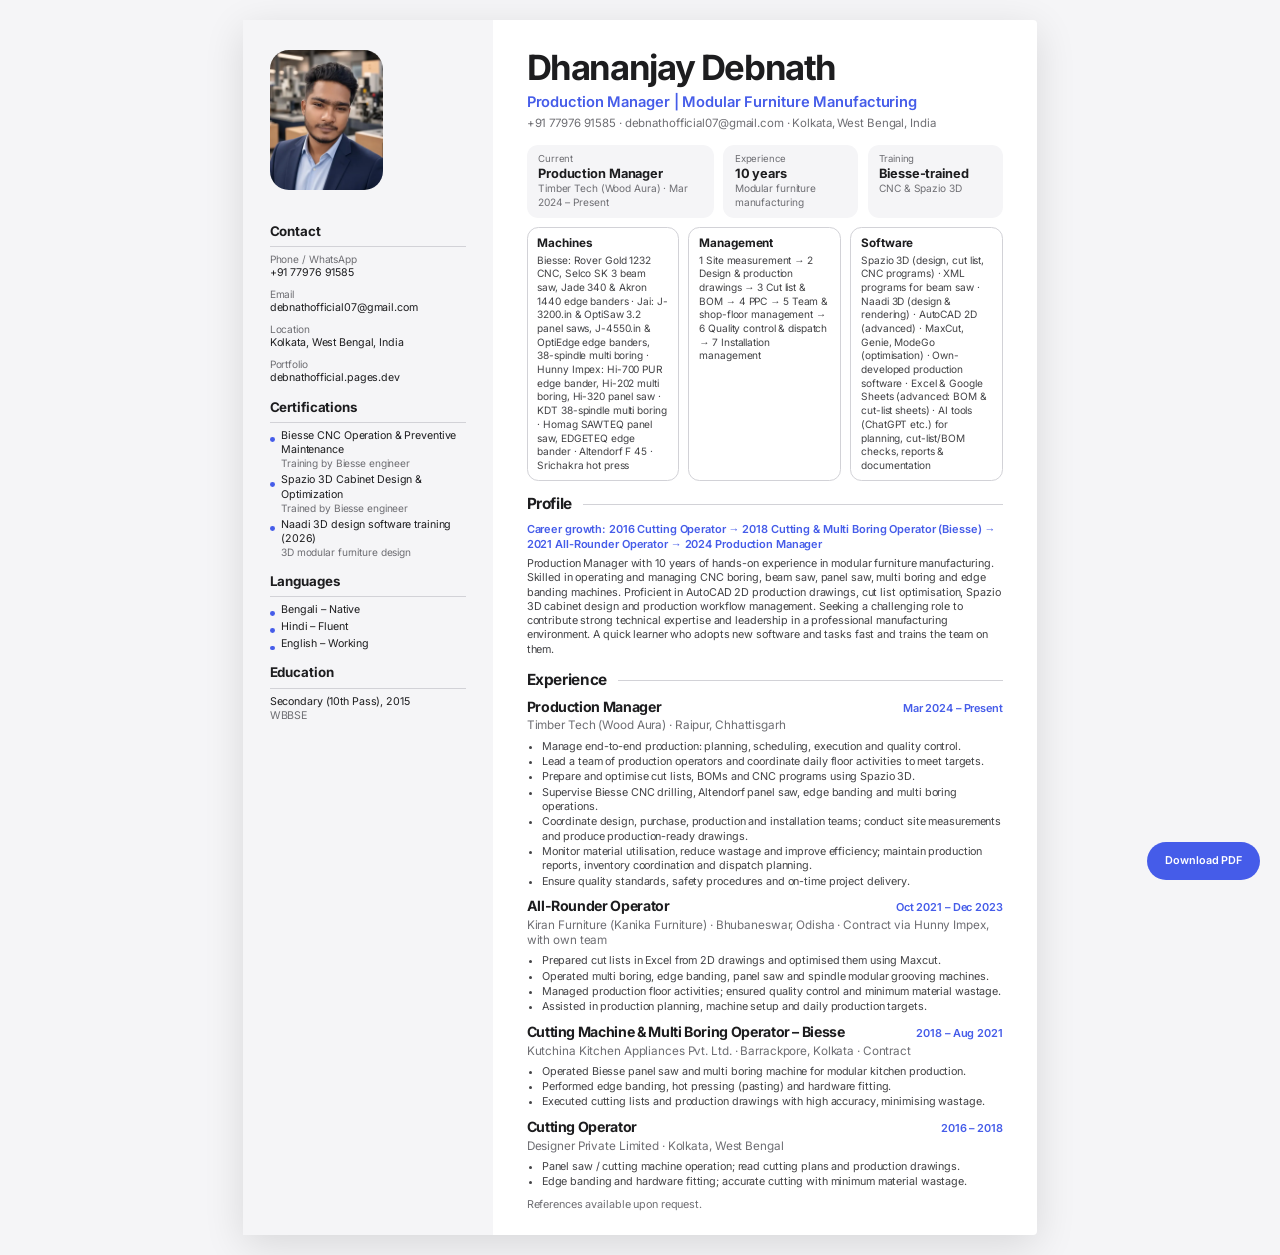
==== resume.html @ c669c5a8 "Metadata URLs -> debnathofficial.pages.dev" ====
<!doctype html><html lang="en"><head><meta charset="utf-8"><meta name="viewport" content="width=device-width,initial-scale=1">
<title>Resume – Dhananjay Debnath | Production Manager</title>
<meta name="description" content="Resume of Dhananjay (Sanu) Debnath, Production Manager – Modular Furniture Manufacturing.">
<link rel="canonical" href="https://debnathofficial.pages.dev/resume.html"><link rel="icon" href="favicon.svg" type="image/svg+xml"><meta name="theme-color" content="#ffffff">
<style>
@font-face{font-family:Inter;src:url(assets/fonts/inter.woff2) format("woff2");font-weight:300 700}
@page{size:A4;margin:0}
*{box-sizing:border-box;margin:0;padding:0}
body{background:#f5f5f7;font:400 8.1pt/1.32 -apple-system,BlinkMacSystemFont,"SF Pro Text",Inter,sans-serif;letter-spacing:-.01em;color:#1d1d1f;-webkit-print-color-adjust:exact;print-color-adjust:exact}
.page{width:210mm;min-height:297mm;margin:20px auto;background:#fff;display:grid;grid-template-columns:66mm 1fr;box-shadow:0 10px 40px rgba(0,0,0,.12);border-radius:4px}
aside{background:#f5f5f7;color:#1d1d1f;padding:8mm 7mm 6mm}
aside img{width:30mm;height:37mm;object-fit:cover;border-radius:5mm;margin:0 auto 4mm}
h1,h2,h3{font-family:-apple-system,BlinkMacSystemFont,"SF Pro Display",Inter,sans-serif;font-weight:700;letter-spacing:-.025em}
aside h2{font-size:10.5pt;color:#1d1d1f;letter-spacing:-.01em;margin:3.5mm 0 1.6mm;padding-bottom:1.5mm;border-bottom:1px solid #d2d2d7;font-family:inherit;font-weight:700;font-size:10pt}
aside p,aside li{font-size:8pt;color:#1d1d1f}
aside ul{list-style:none}aside li{margin:.8mm 0;padding-left:3mm;position:relative}aside li:before{content:"";position:absolute;left:0;top:2.2mm;width:1.3mm;height:1.3mm;background:#455CE9;border-radius:50%}
aside small{color:#6e6e73;display:block;font-size:7.6pt}
.ct p{margin-bottom:2mm;word-break:break-word}
main{padding:8mm 9mm 6mm}
header h1{font-size:26pt;line-height:1.02;color:#1d1d1f;letter-spacing:-.04em}
header .t{color:#455CE9;font-weight:600;font-size:11pt;margin-top:2mm}
header .s{color:#6e6e73;font-size:8.6pt;margin-top:1mm}
main h2{font-size:11.5pt;color:#1d1d1f;margin:3.5mm 0 2mm;display:flex;align-items:center;gap:3mm}
main h2:after{content:"";flex:1;height:1px;background:#d2d2d7}
.obj{color:#424245}
.job{margin-bottom:2.2mm;break-inside:avoid}
.job .h{display:flex;justify-content:space-between;gap:4mm;align-items:baseline}
.job h3{font-size:10.6pt;color:#1d1d1f}.job .d{font-size:8.2pt;color:#455CE9;font-weight:600;white-space:nowrap}
.job .co{font-size:8.8pt;color:#6e6e73;margin:.5mm 0 1.5mm}
.job ul{margin-left:4mm}.job li{margin:.3mm 0;color:#424245}
.btn{position:fixed;right:20px;bottom:20px;background:#455CE9;color:#fff;padding:12px 18px;border-radius:30px;font-weight:600;text-decoration:none;font-family:Inter}
@media print{@page{margin:10mm 0}@page:first{margin-top:0}body{background:#fff}.page{min-height:0;border-radius:0}.job,.co,.kf,.ksg,.cgr{break-inside:avoid;page-break-inside:avoid}h2,h3,.h{break-after:avoid}.page{margin:0;box-shadow:none}.btn{display:none}}
@media screen and (max-width:820px){.page{width:auto;margin:0;grid-template-columns:1fr}}
.kf{display:grid;grid-template-columns:1.25fr .9fr .9fr;gap:2.5mm;margin-top:3.5mm}.kf div{background:#f5f5f7;border-radius:3mm;padding:2.2mm 3mm}.kf small{display:block;color:#6e6e73;font-size:7.2pt}.kf b{display:block;font-size:9.6pt}.kf span{display:block;color:#6e6e73;font-size:7.6pt}.ks{margin-top:2.5mm;font-size:8.4pt;color:#424245}.ks b{color:#1d1d1f}
.ksg{display:grid;grid-template-columns:repeat(3,1fr);gap:2.5mm;margin-top:2.5mm}.ksg div{border:1px solid #d2d2d7;border-radius:3mm;padding:2mm 2.6mm;font-size:7.6pt;color:#424245;line-height:1.35}.ksg b{display:block;color:#1d1d1f;font-size:8.8pt;margin-bottom:.6mm}
</style></head><body>
<div class="page">
<aside>
<img src="assets/img/dd-480.webp" alt="Dhananjay Debnath" width="480" height="600">
<h2>Contact</h2><div class="ct">
<p><small>Phone / WhatsApp</small>+91 77976 91585</p>
<p><small>Email</small>debnathofficial07@gmail.com</p>
<p><small>Location</small>Kolkata, West Bengal, India</p>
<p><small>Portfolio</small>debnathofficial.pages.dev</p></div>
<h2>Certifications</h2><ul><li>Biesse CNC Operation & Preventive Maintenance<small>Training by Biesse engineer</small></li><li>Spazio 3D Cabinet Design & Optimization<small>Trained by Biesse engineer</small></li><li>Naadi 3D design software training (2026)<small>3D modular furniture design</small></li></ul><h2>Languages</h2><ul><li>Bengali – Native</li><li>Hindi – Fluent</li><li>English – Working</li></ul>
<h2>Education</h2><p>Secondary (10th Pass), 2015<br><span style="color:#6e6e73">WBBSE</span></p>
</aside>
<main>
<header><h1>Dhananjay Debnath</h1><p class="t">Production Manager | Modular Furniture Manufacturing</p><p class="s">+91 77976 91585 · debnathofficial07@gmail.com · Kolkata, West Bengal, India</p></header>
<div class="kf"><div><small>Current</small><b>Production Manager</b><span>Timber Tech (Wood Aura) · Mar 2024 – Present</span></div><div><small>Experience</small><b>10 years</b><span>Modular furniture manufacturing</span></div><div><small>Training</small><b>Biesse-trained</b><span>CNC &amp; Spazio 3D</span></div></div>
<div class="ksg"><div><b>Machines</b>Biesse: Rover Gold 1232 CNC, Selco SK 3 beam saw, Jade 340 &amp; Akron 1440 edge banders · Jai: J-3200.in &amp; OptiSaw 3.2 panel saws, J-4550.in &amp; OptiEdge edge banders, 38-spindle multi boring · Hunny Impex: Hi-700 PUR edge bander, Hi-202 multi boring, Hi-320 panel saw · KDT 38-spindle multi boring · Homag SAWTEQ panel saw, EDGETEQ edge bander · Altendorf F 45 · Srichakra hot press</div><div><b>Management</b>1 Site measurement → 2 Design &amp; production drawings → 3 Cut list &amp; BOM → 4 PPC → 5 Team &amp; shop-floor management → 6 Quality control &amp; dispatch → 7 Installation management</div><div><b>Software</b>Spazio 3D (design, cut list, CNC programs) · XML programs for beam saw · Naadi 3D (design &amp; rendering) · AutoCAD 2D (advanced) · MaxCut, Genie, ModeGo (optimisation) · Own-developed production software · Excel &amp; Google Sheets (advanced: BOM &amp; cut-list sheets) · AI tools (ChatGPT etc.) for planning, cut-list/BOM checks, reports &amp; documentation</div></div>
<h2>Profile</h2><p class="cgr" style="font-size:11px;margin:0 0 6px;color:#455CE9;font-weight:600">Career growth: 2016 Cutting Operator → 2018 Cutting &amp; Multi Boring Operator (Biesse) → 2021 All-Rounder Operator → 2024 Production Manager</p>
<p class="obj">Production Manager with 10 years of hands-on experience in modular furniture manufacturing. Skilled in operating and managing CNC boring, beam saw, panel saw, multi boring and edge banding machines. Proficient in AutoCAD 2D production drawings, cut list optimisation, Spazio 3D cabinet design and production workflow management. Seeking a challenging role to contribute strong technical expertise and leadership in a professional manufacturing environment. A quick learner who adopts new software and tasks fast and trains the team on them.</p>
<h2>Experience</h2>
<div class="job"><div class="h"><h3>Production Manager</h3><span class="d">Mar 2024 – Present</span></div><p class="co">Timber Tech (Wood Aura) · Raipur, Chhattisgarh</p><ul>
<li>Manage end-to-end production: planning, scheduling, execution and quality control.</li>
<li>Lead a team of production operators and coordinate daily floor activities to meet targets.</li>
<li>Prepare and optimise cut lists, BOMs and CNC programs using Spazio 3D.</li>
<li>Supervise Biesse CNC drilling, Altendorf panel saw, edge banding and multi boring operations.</li>
<li>Coordinate design, purchase, production and installation teams; conduct site measurements and produce production-ready drawings.</li>
<li>Monitor material utilisation, reduce wastage and improve efficiency; maintain production reports, inventory coordination and dispatch planning.</li>
<li>Ensure quality standards, safety procedures and on-time project delivery.</li></ul></div>
<div class="job"><div class="h"><h3>All-Rounder Operator</h3><span class="d">Oct 2021 – Dec 2023</span></div><p class="co">Kiran Furniture (Kanika Furniture) · Bhubaneswar, Odisha · Contract via Hunny Impex, with own team</p><ul>
<li>Prepared cut lists in Excel from 2D drawings and optimised them using Maxcut.</li>
<li>Operated multi boring, edge banding, panel saw and spindle modular grooving machines.</li>
<li>Managed production floor activities; ensured quality control and minimum material wastage.</li>
<li>Assisted in production planning, machine setup and daily production targets.</li></ul></div>
<div class="job"><div class="h"><h3>Cutting Machine & Multi Boring Operator – Biesse</h3><span class="d">2018 – Aug 2021</span></div><p class="co">Kutchina Kitchen Appliances Pvt. Ltd. · Barrackpore, Kolkata · Contract</p><ul>
<li>Operated Biesse panel saw and multi boring machine for modular kitchen production.</li>
<li>Performed edge banding, hot pressing (pasting) and hardware fitting.</li>
<li>Executed cutting lists and production drawings with high accuracy, minimising wastage.</li></ul></div>
<div class="job"><div class="h"><h3>Cutting Operator</h3><span class="d">2016 – 2018</span></div><p class="co">Designer Private Limited · Kolkata, West Bengal</p><ul>
<li>Panel saw / cutting machine operation; read cutting plans and production drawings.</li>
<li>Edge banding and hardware fitting; accurate cutting with minimum material wastage.</li></ul></div>
<p class="co" style="color:#6e6e73">References available upon request.</p>
</main></div>
<a class="btn" href="resume.pdf" download>Download PDF</a>
</body></html>
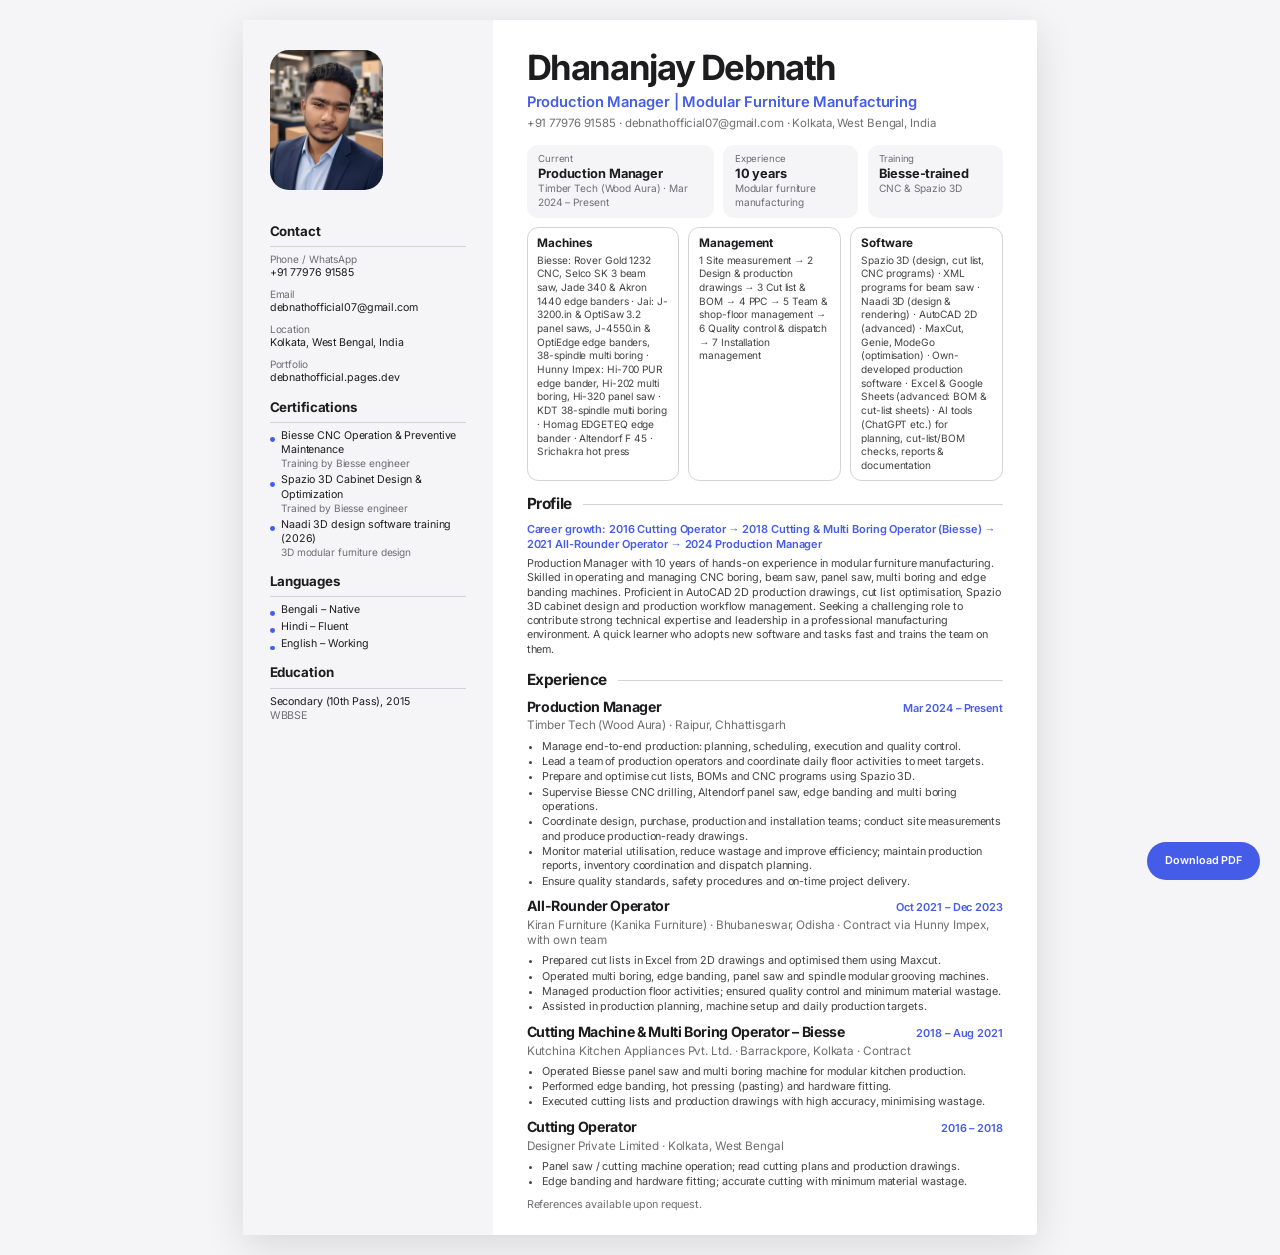
==== commit 6e3197e7: "About: recruiter-scannable profile; remove Homag SAWTEQ" ====
--- a/resume.html
+++ b/resume.html
@@ -48,7 +48,7 @@
 <main>
 <header><h1>Dhananjay Debnath</h1><p class="t">Production Manager | Modular Furniture Manufacturing</p><p class="s">+91 77976 91585 · debnathofficial07@gmail.com · Kolkata, West Bengal, India</p></header>
 <div class="kf"><div><small>Current</small><b>Production Manager</b><span>Timber Tech (Wood Aura) · Mar 2024 – Present</span></div><div><small>Experience</small><b>10 years</b><span>Modular furniture manufacturing</span></div><div><small>Training</small><b>Biesse-trained</b><span>CNC &amp; Spazio 3D</span></div></div>
-<div class="ksg"><div><b>Machines</b>Biesse: Rover Gold 1232 CNC, Selco SK 3 beam saw, Jade 340 &amp; Akron 1440 edge banders · Jai: J-3200.in &amp; OptiSaw 3.2 panel saws, J-4550.in &amp; OptiEdge edge banders, 38-spindle multi boring · Hunny Impex: Hi-700 PUR edge bander, Hi-202 multi boring, Hi-320 panel saw · KDT 38-spindle multi boring · Homag SAWTEQ panel saw, EDGETEQ edge bander · Altendorf F 45 · Srichakra hot press</div><div><b>Management</b>1 Site measurement → 2 Design &amp; production drawings → 3 Cut list &amp; BOM → 4 PPC → 5 Team &amp; shop-floor management → 6 Quality control &amp; dispatch → 7 Installation management</div><div><b>Software</b>Spazio 3D (design, cut list, CNC programs) · XML programs for beam saw · Naadi 3D (design &amp; rendering) · AutoCAD 2D (advanced) · MaxCut, Genie, ModeGo (optimisation) · Own-developed production software · Excel &amp; Google Sheets (advanced: BOM &amp; cut-list sheets) · AI tools (ChatGPT etc.) for planning, cut-list/BOM checks, reports &amp; documentation</div></div>
+<div class="ksg"><div><b>Machines</b>Biesse: Rover Gold 1232 CNC, Selco SK 3 beam saw, Jade 340 &amp; Akron 1440 edge banders · Jai: J-3200.in &amp; OptiSaw 3.2 panel saws, J-4550.in &amp; OptiEdge edge banders, 38-spindle multi boring · Hunny Impex: Hi-700 PUR edge bander, Hi-202 multi boring, Hi-320 panel saw · KDT 38-spindle multi boring · Homag EDGETEQ edge bander · Altendorf F 45 · Srichakra hot press</div><div><b>Management</b>1 Site measurement → 2 Design &amp; production drawings → 3 Cut list &amp; BOM → 4 PPC → 5 Team &amp; shop-floor management → 6 Quality control &amp; dispatch → 7 Installation management</div><div><b>Software</b>Spazio 3D (design, cut list, CNC programs) · XML programs for beam saw · Naadi 3D (design &amp; rendering) · AutoCAD 2D (advanced) · MaxCut, Genie, ModeGo (optimisation) · Own-developed production software · Excel &amp; Google Sheets (advanced: BOM &amp; cut-list sheets) · AI tools (ChatGPT etc.) for planning, cut-list/BOM checks, reports &amp; documentation</div></div>
 <h2>Profile</h2><p class="cgr" style="font-size:11px;margin:0 0 6px;color:#455CE9;font-weight:600">Career growth: 2016 Cutting Operator → 2018 Cutting &amp; Multi Boring Operator (Biesse) → 2021 All-Rounder Operator → 2024 Production Manager</p>
 <p class="obj">Production Manager with 10 years of hands-on experience in modular furniture manufacturing. Skilled in operating and managing CNC boring, beam saw, panel saw, multi boring and edge banding machines. Proficient in AutoCAD 2D production drawings, cut list optimisation, Spazio 3D cabinet design and production workflow management. Seeking a challenging role to contribute strong technical expertise and leadership in a professional manufacturing environment. A quick learner who adopts new software and tasks fast and trains the team on them.</p>
 <h2>Experience</h2>
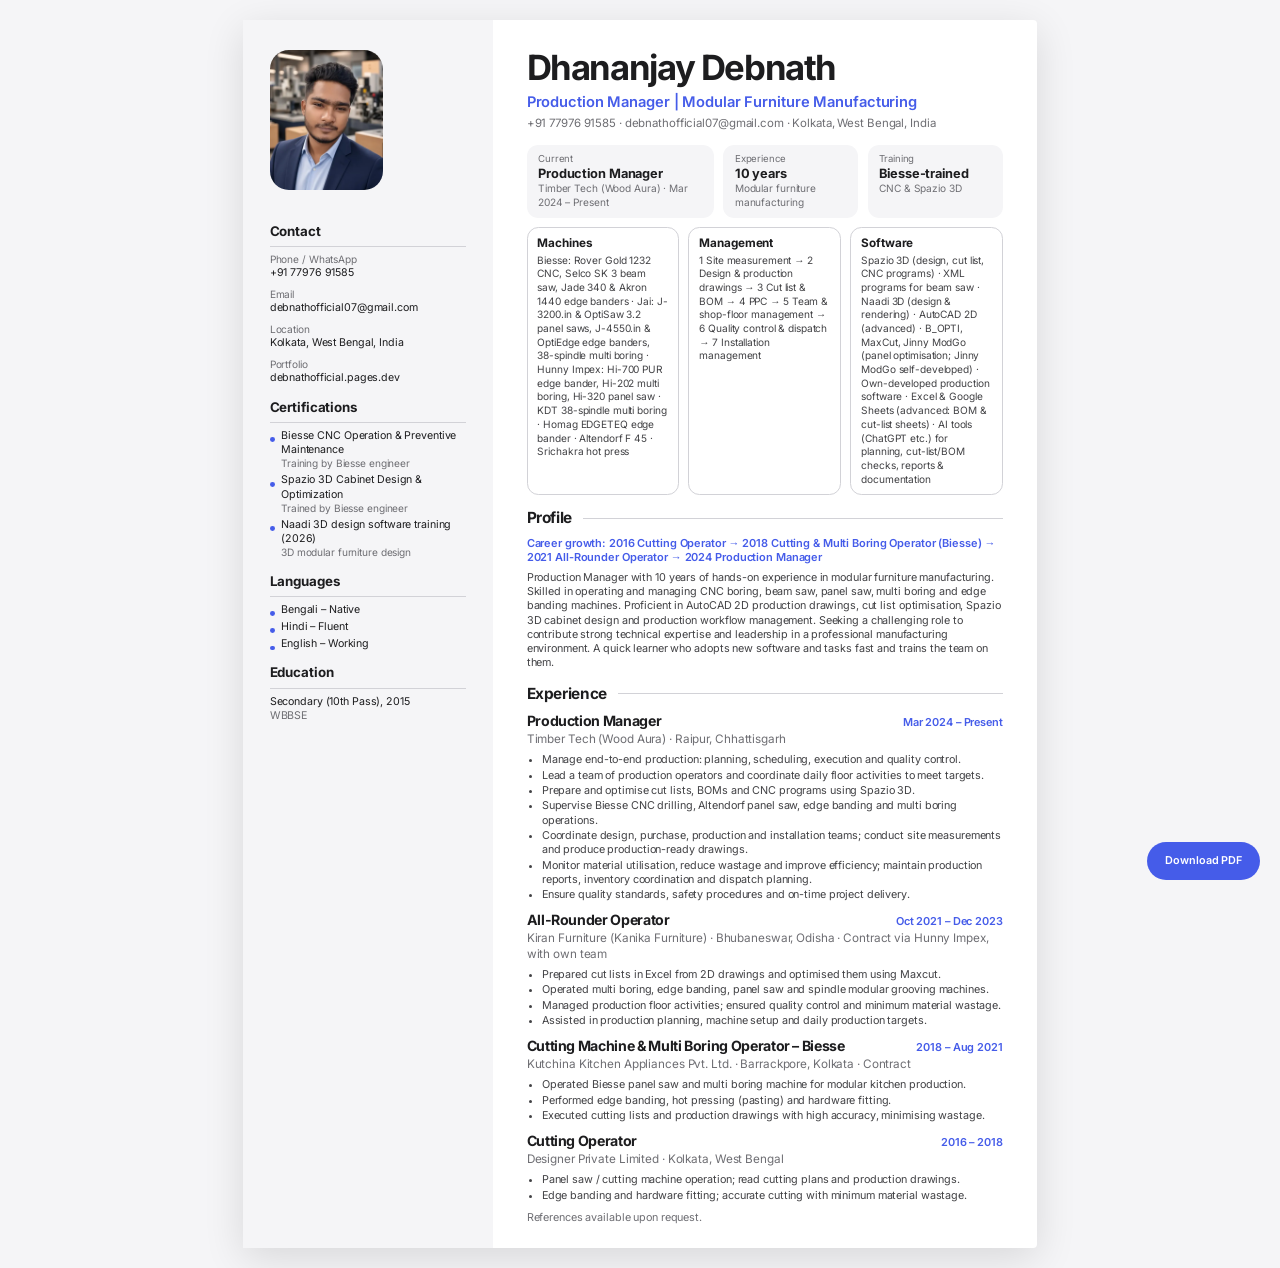
==== commit 45e12096: "Software: B_OPTI · MaxCut · Jinny ModGo; remove stray separators" ====
--- a/resume.html
+++ b/resume.html
@@ -48,7 +48,7 @@
 <main>
 <header><h1>Dhananjay Debnath</h1><p class="t">Production Manager | Modular Furniture Manufacturing</p><p class="s">+91 77976 91585 · debnathofficial07@gmail.com · Kolkata, West Bengal, India</p></header>
 <div class="kf"><div><small>Current</small><b>Production Manager</b><span>Timber Tech (Wood Aura) · Mar 2024 – Present</span></div><div><small>Experience</small><b>10 years</b><span>Modular furniture manufacturing</span></div><div><small>Training</small><b>Biesse-trained</b><span>CNC &amp; Spazio 3D</span></div></div>
-<div class="ksg"><div><b>Machines</b>Biesse: Rover Gold 1232 CNC, Selco SK 3 beam saw, Jade 340 &amp; Akron 1440 edge banders · Jai: J-3200.in &amp; OptiSaw 3.2 panel saws, J-4550.in &amp; OptiEdge edge banders, 38-spindle multi boring · Hunny Impex: Hi-700 PUR edge bander, Hi-202 multi boring, Hi-320 panel saw · KDT 38-spindle multi boring · Homag EDGETEQ edge bander · Altendorf F 45 · Srichakra hot press</div><div><b>Management</b>1 Site measurement → 2 Design &amp; production drawings → 3 Cut list &amp; BOM → 4 PPC → 5 Team &amp; shop-floor management → 6 Quality control &amp; dispatch → 7 Installation management</div><div><b>Software</b>Spazio 3D (design, cut list, CNC programs) · XML programs for beam saw · Naadi 3D (design &amp; rendering) · AutoCAD 2D (advanced) · MaxCut, Genie, ModeGo (optimisation) · Own-developed production software · Excel &amp; Google Sheets (advanced: BOM &amp; cut-list sheets) · AI tools (ChatGPT etc.) for planning, cut-list/BOM checks, reports &amp; documentation</div></div>
+<div class="ksg"><div><b>Machines</b>Biesse: Rover Gold 1232 CNC, Selco SK 3 beam saw, Jade 340 &amp; Akron 1440 edge banders · Jai: J-3200.in &amp; OptiSaw 3.2 panel saws, J-4550.in &amp; OptiEdge edge banders, 38-spindle multi boring · Hunny Impex: Hi-700 PUR edge bander, Hi-202 multi boring, Hi-320 panel saw · KDT 38-spindle multi boring · Homag EDGETEQ edge bander · Altendorf F 45 · Srichakra hot press</div><div><b>Management</b>1 Site measurement → 2 Design &amp; production drawings → 3 Cut list &amp; BOM → 4 PPC → 5 Team &amp; shop-floor management → 6 Quality control &amp; dispatch → 7 Installation management</div><div><b>Software</b>Spazio 3D (design, cut list, CNC programs) · XML programs for beam saw · Naadi 3D (design &amp; rendering) · AutoCAD 2D (advanced) · B_OPTI, MaxCut, Jinny ModGo (panel optimisation; Jinny ModGo self-developed) · Own-developed production software · Excel &amp; Google Sheets (advanced: BOM &amp; cut-list sheets) · AI tools (ChatGPT etc.) for planning, cut-list/BOM checks, reports &amp; documentation</div></div>
 <h2>Profile</h2><p class="cgr" style="font-size:11px;margin:0 0 6px;color:#455CE9;font-weight:600">Career growth: 2016 Cutting Operator → 2018 Cutting &amp; Multi Boring Operator (Biesse) → 2021 All-Rounder Operator → 2024 Production Manager</p>
 <p class="obj">Production Manager with 10 years of hands-on experience in modular furniture manufacturing. Skilled in operating and managing CNC boring, beam saw, panel saw, multi boring and edge banding machines. Proficient in AutoCAD 2D production drawings, cut list optimisation, Spazio 3D cabinet design and production workflow management. Seeking a challenging role to contribute strong technical expertise and leadership in a professional manufacturing environment. A quick learner who adopts new software and tasks fast and trains the team on them.</p>
 <h2>Experience</h2>
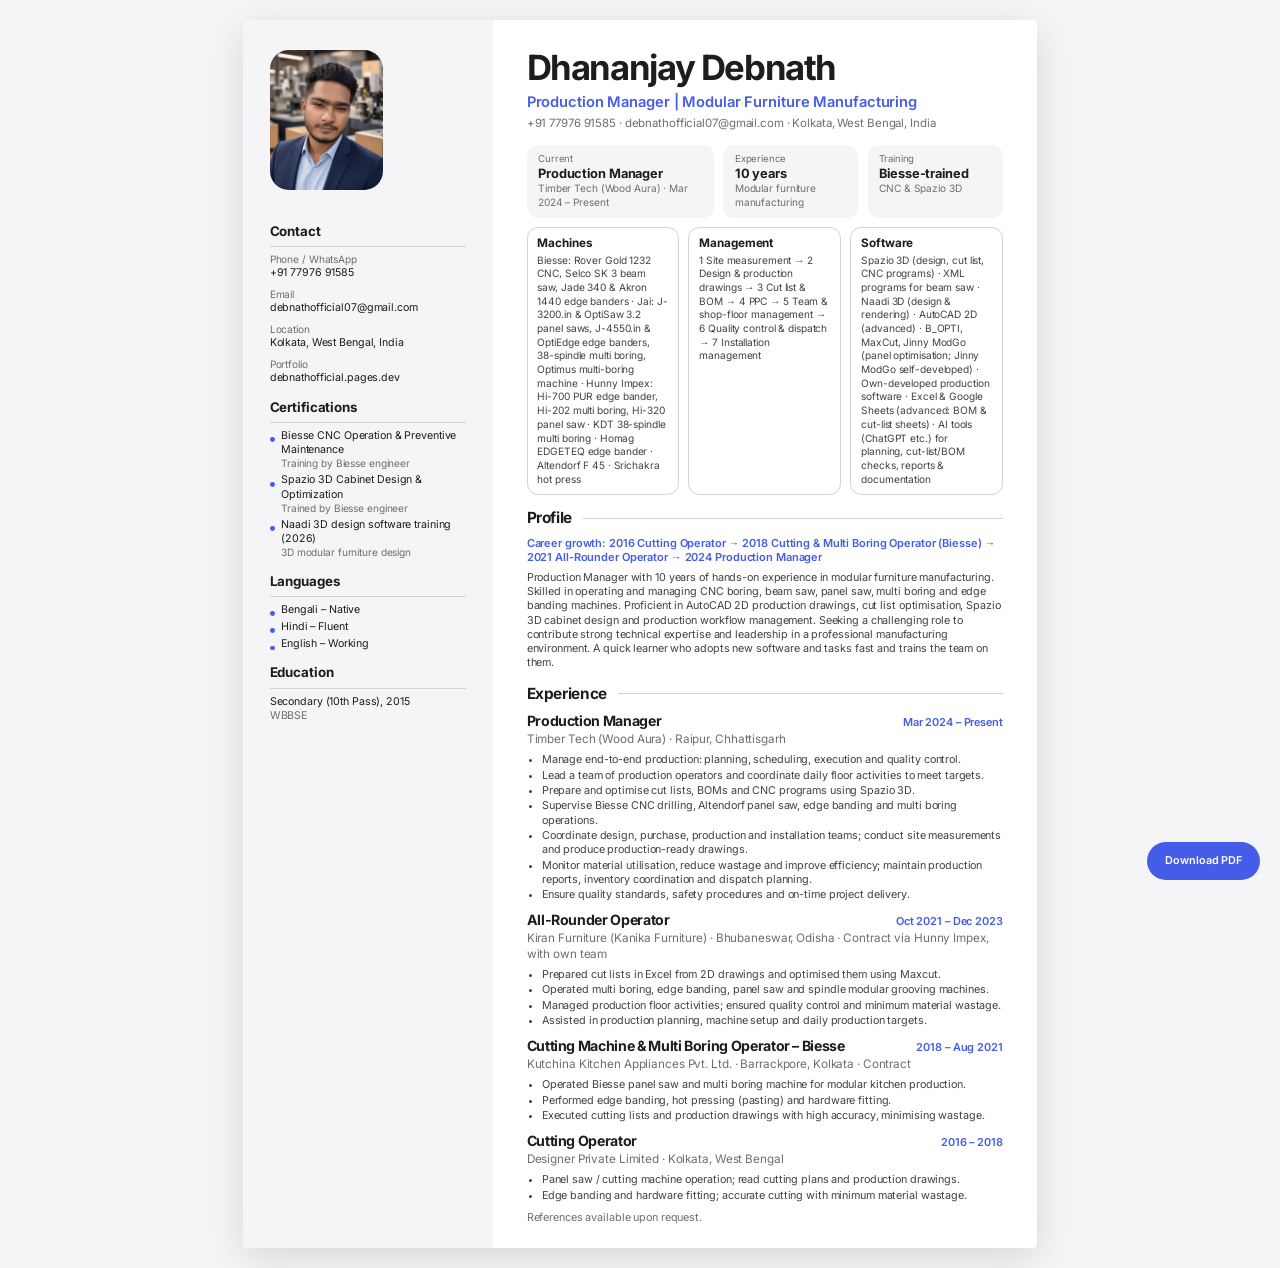
==== commit 766626bd: "Add Optimus Multi-Boring Machine card" ====
--- a/resume.html
+++ b/resume.html
@@ -48,7 +48,7 @@
 <main>
 <header><h1>Dhananjay Debnath</h1><p class="t">Production Manager | Modular Furniture Manufacturing</p><p class="s">+91 77976 91585 · debnathofficial07@gmail.com · Kolkata, West Bengal, India</p></header>
 <div class="kf"><div><small>Current</small><b>Production Manager</b><span>Timber Tech (Wood Aura) · Mar 2024 – Present</span></div><div><small>Experience</small><b>10 years</b><span>Modular furniture manufacturing</span></div><div><small>Training</small><b>Biesse-trained</b><span>CNC &amp; Spazio 3D</span></div></div>
-<div class="ksg"><div><b>Machines</b>Biesse: Rover Gold 1232 CNC, Selco SK 3 beam saw, Jade 340 &amp; Akron 1440 edge banders · Jai: J-3200.in &amp; OptiSaw 3.2 panel saws, J-4550.in &amp; OptiEdge edge banders, 38-spindle multi boring · Hunny Impex: Hi-700 PUR edge bander, Hi-202 multi boring, Hi-320 panel saw · KDT 38-spindle multi boring · Homag EDGETEQ edge bander · Altendorf F 45 · Srichakra hot press</div><div><b>Management</b>1 Site measurement → 2 Design &amp; production drawings → 3 Cut list &amp; BOM → 4 PPC → 5 Team &amp; shop-floor management → 6 Quality control &amp; dispatch → 7 Installation management</div><div><b>Software</b>Spazio 3D (design, cut list, CNC programs) · XML programs for beam saw · Naadi 3D (design &amp; rendering) · AutoCAD 2D (advanced) · B_OPTI, MaxCut, Jinny ModGo (panel optimisation; Jinny ModGo self-developed) · Own-developed production software · Excel &amp; Google Sheets (advanced: BOM &amp; cut-list sheets) · AI tools (ChatGPT etc.) for planning, cut-list/BOM checks, reports &amp; documentation</div></div>
+<div class="ksg"><div><b>Machines</b>Biesse: Rover Gold 1232 CNC, Selco SK 3 beam saw, Jade 340 &amp; Akron 1440 edge banders · Jai: J-3200.in &amp; OptiSaw 3.2 panel saws, J-4550.in &amp; OptiEdge edge banders, 38-spindle multi boring, Optimus multi-boring machine · Hunny Impex: Hi-700 PUR edge bander, Hi-202 multi boring, Hi-320 panel saw · KDT 38-spindle multi boring · Homag EDGETEQ edge bander · Altendorf F 45 · Srichakra hot press</div><div><b>Management</b>1 Site measurement → 2 Design &amp; production drawings → 3 Cut list &amp; BOM → 4 PPC → 5 Team &amp; shop-floor management → 6 Quality control &amp; dispatch → 7 Installation management</div><div><b>Software</b>Spazio 3D (design, cut list, CNC programs) · XML programs for beam saw · Naadi 3D (design &amp; rendering) · AutoCAD 2D (advanced) · B_OPTI, MaxCut, Jinny ModGo (panel optimisation; Jinny ModGo self-developed) · Own-developed production software · Excel &amp; Google Sheets (advanced: BOM &amp; cut-list sheets) · AI tools (ChatGPT etc.) for planning, cut-list/BOM checks, reports &amp; documentation</div></div>
 <h2>Profile</h2><p class="cgr" style="font-size:11px;margin:0 0 6px;color:#455CE9;font-weight:600">Career growth: 2016 Cutting Operator → 2018 Cutting &amp; Multi Boring Operator (Biesse) → 2021 All-Rounder Operator → 2024 Production Manager</p>
 <p class="obj">Production Manager with 10 years of hands-on experience in modular furniture manufacturing. Skilled in operating and managing CNC boring, beam saw, panel saw, multi boring and edge banding machines. Proficient in AutoCAD 2D production drawings, cut list optimisation, Spazio 3D cabinet design and production workflow management. Seeking a challenging role to contribute strong technical expertise and leadership in a professional manufacturing environment. A quick learner who adopts new software and tasks fast and trains the team on them.</p>
 <h2>Experience</h2>
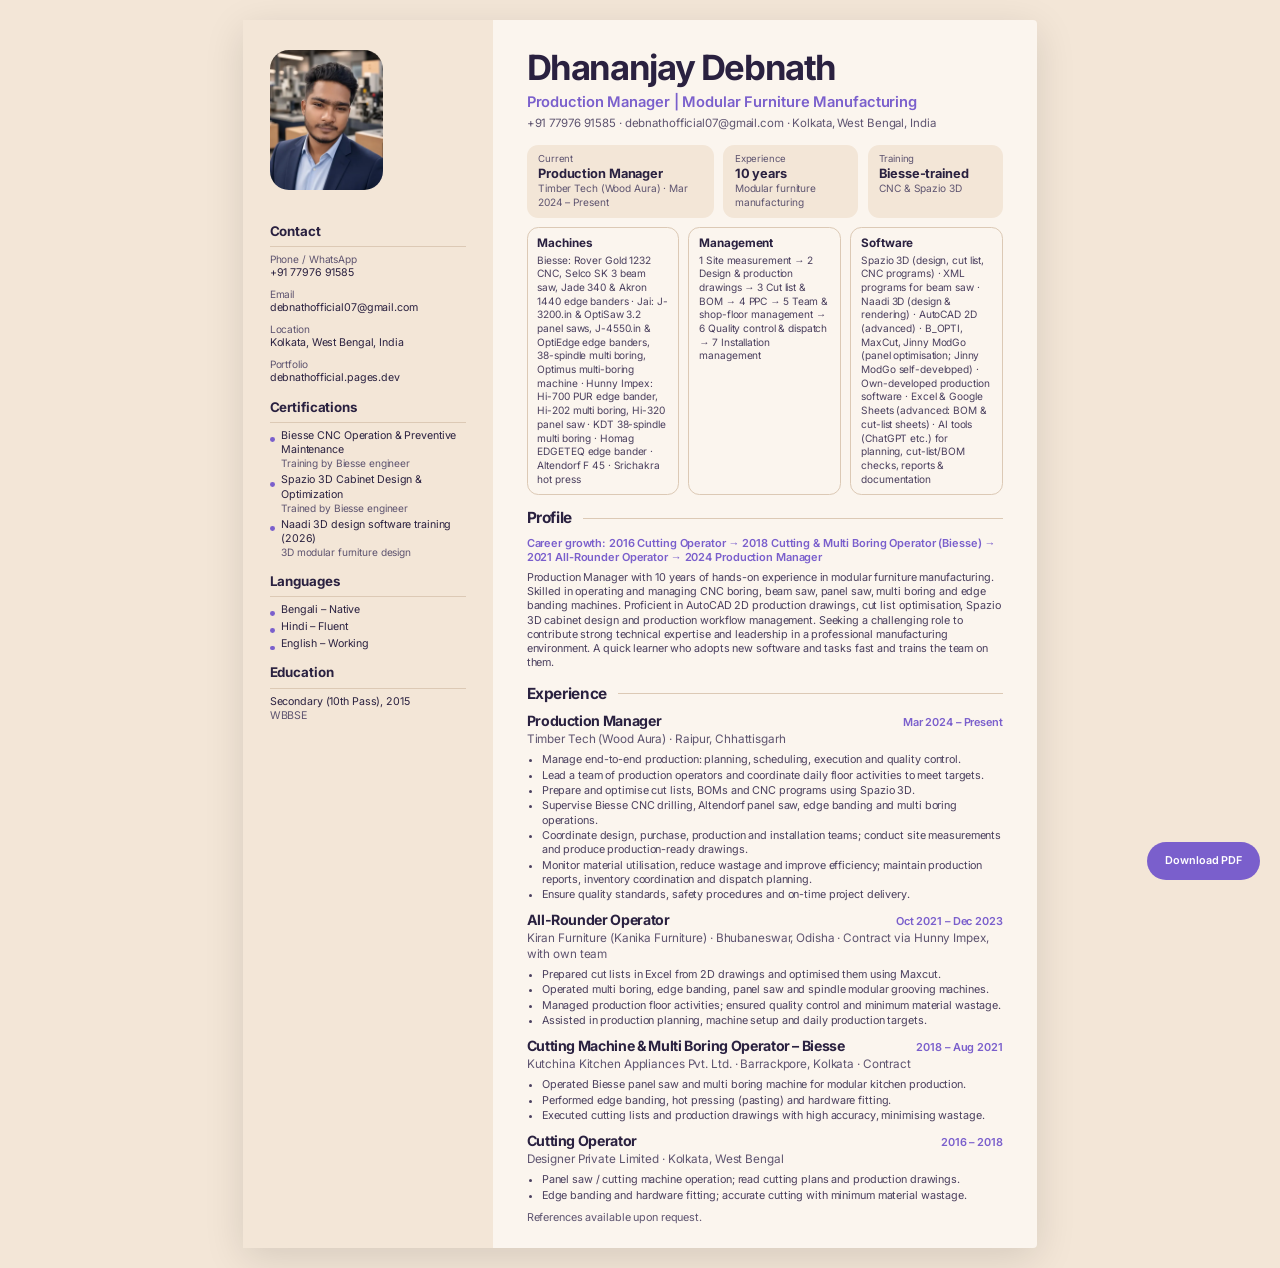
==== commit b7530beb: "Palette preview: Porcelain Beige / Heather Purple / Electric Lemon" ====
--- a/resume.html
+++ b/resume.html
@@ -1,38 +1,38 @@
 <!doctype html><html lang="en"><head><meta charset="utf-8"><meta name="viewport" content="width=device-width,initial-scale=1">
 <title>Resume – Dhananjay Debnath | Production Manager</title>
 <meta name="description" content="Resume of Dhananjay (Sanu) Debnath, Production Manager – Modular Furniture Manufacturing.">
-<link rel="canonical" href="https://debnathofficial.pages.dev/resume.html"><link rel="icon" href="favicon.svg" type="image/svg+xml"><meta name="theme-color" content="#ffffff">
+<link rel="canonical" href="https://debnathofficial.pages.dev/resume.html"><link rel="icon" href="favicon.svg" type="image/svg+xml"><meta name="theme-color" content="#F3E6D7">
 <style>
 @font-face{font-family:Inter;src:url(assets/fonts/inter.woff2) format("woff2");font-weight:300 700}
 @page{size:A4;margin:0}
 *{box-sizing:border-box;margin:0;padding:0}
-body{background:#f5f5f7;font:400 8.1pt/1.32 -apple-system,BlinkMacSystemFont,"SF Pro Text",Inter,sans-serif;letter-spacing:-.01em;color:#1d1d1f;-webkit-print-color-adjust:exact;print-color-adjust:exact}
-.page{width:210mm;min-height:297mm;margin:20px auto;background:#fff;display:grid;grid-template-columns:66mm 1fr;box-shadow:0 10px 40px rgba(0,0,0,.12);border-radius:4px}
-aside{background:#f5f5f7;color:#1d1d1f;padding:8mm 7mm 6mm}
+body{background:#F3E6D7;font:400 8.1pt/1.32 -apple-system,BlinkMacSystemFont,"SF Pro Text",Inter,sans-serif;letter-spacing:-.01em;color:#2A2140;-webkit-print-color-adjust:exact;print-color-adjust:exact}
+.page{width:210mm;min-height:297mm;margin:20px auto;background:#FBF5EE;display:grid;grid-template-columns:66mm 1fr;box-shadow:0 10px 40px rgba(0,0,0,.12);border-radius:4px}
+aside{background:#F3E6D7;color:#2A2140;padding:8mm 7mm 6mm}
 aside img{width:30mm;height:37mm;object-fit:cover;border-radius:5mm;margin:0 auto 4mm}
 h1,h2,h3{font-family:-apple-system,BlinkMacSystemFont,"SF Pro Display",Inter,sans-serif;font-weight:700;letter-spacing:-.025em}
-aside h2{font-size:10.5pt;color:#1d1d1f;letter-spacing:-.01em;margin:3.5mm 0 1.6mm;padding-bottom:1.5mm;border-bottom:1px solid #d2d2d7;font-family:inherit;font-weight:700;font-size:10pt}
-aside p,aside li{font-size:8pt;color:#1d1d1f}
-aside ul{list-style:none}aside li{margin:.8mm 0;padding-left:3mm;position:relative}aside li:before{content:"";position:absolute;left:0;top:2.2mm;width:1.3mm;height:1.3mm;background:#455CE9;border-radius:50%}
-aside small{color:#6e6e73;display:block;font-size:7.6pt}
+aside h2{font-size:10.5pt;color:#2A2140;letter-spacing:-.01em;margin:3.5mm 0 1.6mm;padding-bottom:1.5mm;border-bottom:1px solid #DCC9B5;font-family:inherit;font-weight:700;font-size:10pt}
+aside p,aside li{font-size:8pt;color:#2A2140}
+aside ul{list-style:none}aside li{margin:.8mm 0;padding-left:3mm;position:relative}aside li:before{content:"";position:absolute;left:0;top:2.2mm;width:1.3mm;height:1.3mm;background:#7A5FCC;border-radius:50%}
+aside small{color:#5E5470;display:block;font-size:7.6pt}
 .ct p{margin-bottom:2mm;word-break:break-word}
 main{padding:8mm 9mm 6mm}
-header h1{font-size:26pt;line-height:1.02;color:#1d1d1f;letter-spacing:-.04em}
-header .t{color:#455CE9;font-weight:600;font-size:11pt;margin-top:2mm}
-header .s{color:#6e6e73;font-size:8.6pt;margin-top:1mm}
-main h2{font-size:11.5pt;color:#1d1d1f;margin:3.5mm 0 2mm;display:flex;align-items:center;gap:3mm}
-main h2:after{content:"";flex:1;height:1px;background:#d2d2d7}
-.obj{color:#424245}
+header h1{font-size:26pt;line-height:1.02;color:#2A2140;letter-spacing:-.04em}
+header .t{color:#7A5FCC;font-weight:600;font-size:11pt;margin-top:2mm}
+header .s{color:#5E5470;font-size:8.6pt;margin-top:1mm}
+main h2{font-size:11.5pt;color:#2A2140;margin:3.5mm 0 2mm;display:flex;align-items:center;gap:3mm}
+main h2:after{content:"";flex:1;height:1px;background:#DCC9B5}
+.obj{color:#4A3F5E}
 .job{margin-bottom:2.2mm;break-inside:avoid}
 .job .h{display:flex;justify-content:space-between;gap:4mm;align-items:baseline}
-.job h3{font-size:10.6pt;color:#1d1d1f}.job .d{font-size:8.2pt;color:#455CE9;font-weight:600;white-space:nowrap}
-.job .co{font-size:8.8pt;color:#6e6e73;margin:.5mm 0 1.5mm}
-.job ul{margin-left:4mm}.job li{margin:.3mm 0;color:#424245}
-.btn{position:fixed;right:20px;bottom:20px;background:#455CE9;color:#fff;padding:12px 18px;border-radius:30px;font-weight:600;text-decoration:none;font-family:Inter}
-@media print{@page{margin:10mm 0}@page:first{margin-top:0}body{background:#fff}.page{min-height:0;border-radius:0}.job,.co,.kf,.ksg,.cgr{break-inside:avoid;page-break-inside:avoid}h2,h3,.h{break-after:avoid}.page{margin:0;box-shadow:none}.btn{display:none}}
+.job h3{font-size:10.6pt;color:#2A2140}.job .d{font-size:8.2pt;color:#7A5FCC;font-weight:600;white-space:nowrap}
+.job .co{font-size:8.8pt;color:#5E5470;margin:.5mm 0 1.5mm}
+.job ul{margin-left:4mm}.job li{margin:.3mm 0;color:#4A3F5E}
+.btn{position:fixed;right:20px;bottom:20px;background:#7A5FCC;color:#fff;padding:12px 18px;border-radius:30px;font-weight:600;text-decoration:none;font-family:Inter}
+@media print{@page{margin:10mm 0}@page:first{margin-top:0}body{background:#FBF5EE}.page{min-height:0;border-radius:0}.job,.co,.kf,.ksg,.cgr{break-inside:avoid;page-break-inside:avoid}h2,h3,.h{break-after:avoid}.page{margin:0;box-shadow:none}.btn{display:none}}
 @media screen and (max-width:820px){.page{width:auto;margin:0;grid-template-columns:1fr}}
-.kf{display:grid;grid-template-columns:1.25fr .9fr .9fr;gap:2.5mm;margin-top:3.5mm}.kf div{background:#f5f5f7;border-radius:3mm;padding:2.2mm 3mm}.kf small{display:block;color:#6e6e73;font-size:7.2pt}.kf b{display:block;font-size:9.6pt}.kf span{display:block;color:#6e6e73;font-size:7.6pt}.ks{margin-top:2.5mm;font-size:8.4pt;color:#424245}.ks b{color:#1d1d1f}
-.ksg{display:grid;grid-template-columns:repeat(3,1fr);gap:2.5mm;margin-top:2.5mm}.ksg div{border:1px solid #d2d2d7;border-radius:3mm;padding:2mm 2.6mm;font-size:7.6pt;color:#424245;line-height:1.35}.ksg b{display:block;color:#1d1d1f;font-size:8.8pt;margin-bottom:.6mm}
+.kf{display:grid;grid-template-columns:1.25fr .9fr .9fr;gap:2.5mm;margin-top:3.5mm}.kf div{background:#F3E6D7;border-radius:3mm;padding:2.2mm 3mm}.kf small{display:block;color:#5E5470;font-size:7.2pt}.kf b{display:block;font-size:9.6pt}.kf span{display:block;color:#5E5470;font-size:7.6pt}.ks{margin-top:2.5mm;font-size:8.4pt;color:#4A3F5E}.ks b{color:#2A2140}
+.ksg{display:grid;grid-template-columns:repeat(3,1fr);gap:2.5mm;margin-top:2.5mm}.ksg div{border:1px solid #DCC9B5;border-radius:3mm;padding:2mm 2.6mm;font-size:7.6pt;color:#4A3F5E;line-height:1.35}.ksg b{display:block;color:#2A2140;font-size:8.8pt;margin-bottom:.6mm}
 </style></head><body>
 <div class="page">
 <aside>
@@ -43,13 +43,13 @@
 <p><small>Location</small>Kolkata, West Bengal, India</p>
 <p><small>Portfolio</small>debnathofficial.pages.dev</p></div>
 <h2>Certifications</h2><ul><li>Biesse CNC Operation & Preventive Maintenance<small>Training by Biesse engineer</small></li><li>Spazio 3D Cabinet Design & Optimization<small>Trained by Biesse engineer</small></li><li>Naadi 3D design software training (2026)<small>3D modular furniture design</small></li></ul><h2>Languages</h2><ul><li>Bengali – Native</li><li>Hindi – Fluent</li><li>English – Working</li></ul>
-<h2>Education</h2><p>Secondary (10th Pass), 2015<br><span style="color:#6e6e73">WBBSE</span></p>
+<h2>Education</h2><p>Secondary (10th Pass), 2015<br><span style="color:#5E5470">WBBSE</span></p>
 </aside>
 <main>
 <header><h1>Dhananjay Debnath</h1><p class="t">Production Manager | Modular Furniture Manufacturing</p><p class="s">+91 77976 91585 · debnathofficial07@gmail.com · Kolkata, West Bengal, India</p></header>
 <div class="kf"><div><small>Current</small><b>Production Manager</b><span>Timber Tech (Wood Aura) · Mar 2024 – Present</span></div><div><small>Experience</small><b>10 years</b><span>Modular furniture manufacturing</span></div><div><small>Training</small><b>Biesse-trained</b><span>CNC &amp; Spazio 3D</span></div></div>
 <div class="ksg"><div><b>Machines</b>Biesse: Rover Gold 1232 CNC, Selco SK 3 beam saw, Jade 340 &amp; Akron 1440 edge banders · Jai: J-3200.in &amp; OptiSaw 3.2 panel saws, J-4550.in &amp; OptiEdge edge banders, 38-spindle multi boring, Optimus multi-boring machine · Hunny Impex: Hi-700 PUR edge bander, Hi-202 multi boring, Hi-320 panel saw · KDT 38-spindle multi boring · Homag EDGETEQ edge bander · Altendorf F 45 · Srichakra hot press</div><div><b>Management</b>1 Site measurement → 2 Design &amp; production drawings → 3 Cut list &amp; BOM → 4 PPC → 5 Team &amp; shop-floor management → 6 Quality control &amp; dispatch → 7 Installation management</div><div><b>Software</b>Spazio 3D (design, cut list, CNC programs) · XML programs for beam saw · Naadi 3D (design &amp; rendering) · AutoCAD 2D (advanced) · B_OPTI, MaxCut, Jinny ModGo (panel optimisation; Jinny ModGo self-developed) · Own-developed production software · Excel &amp; Google Sheets (advanced: BOM &amp; cut-list sheets) · AI tools (ChatGPT etc.) for planning, cut-list/BOM checks, reports &amp; documentation</div></div>
-<h2>Profile</h2><p class="cgr" style="font-size:11px;margin:0 0 6px;color:#455CE9;font-weight:600">Career growth: 2016 Cutting Operator → 2018 Cutting &amp; Multi Boring Operator (Biesse) → 2021 All-Rounder Operator → 2024 Production Manager</p>
+<h2>Profile</h2><p class="cgr" style="font-size:11px;margin:0 0 6px;color:#7A5FCC;font-weight:600">Career growth: 2016 Cutting Operator → 2018 Cutting &amp; Multi Boring Operator (Biesse) → 2021 All-Rounder Operator → 2024 Production Manager</p>
 <p class="obj">Production Manager with 10 years of hands-on experience in modular furniture manufacturing. Skilled in operating and managing CNC boring, beam saw, panel saw, multi boring and edge banding machines. Proficient in AutoCAD 2D production drawings, cut list optimisation, Spazio 3D cabinet design and production workflow management. Seeking a challenging role to contribute strong technical expertise and leadership in a professional manufacturing environment. A quick learner who adopts new software and tasks fast and trains the team on them.</p>
 <h2>Experience</h2>
 <div class="job"><div class="h"><h3>Production Manager</h3><span class="d">Mar 2024 – Present</span></div><p class="co">Timber Tech (Wood Aura) · Raipur, Chhattisgarh</p><ul>
@@ -72,7 +72,7 @@
 <div class="job"><div class="h"><h3>Cutting Operator</h3><span class="d">2016 – 2018</span></div><p class="co">Designer Private Limited · Kolkata, West Bengal</p><ul>
 <li>Panel saw / cutting machine operation; read cutting plans and production drawings.</li>
 <li>Edge banding and hardware fitting; accurate cutting with minimum material wastage.</li></ul></div>
-<p class="co" style="color:#6e6e73">References available upon request.</p>
+<p class="co" style="color:#5E5470">References available upon request.</p>
 </main></div>
 <a class="btn" href="resume.pdf" download>Download PDF</a>
 </body></html>
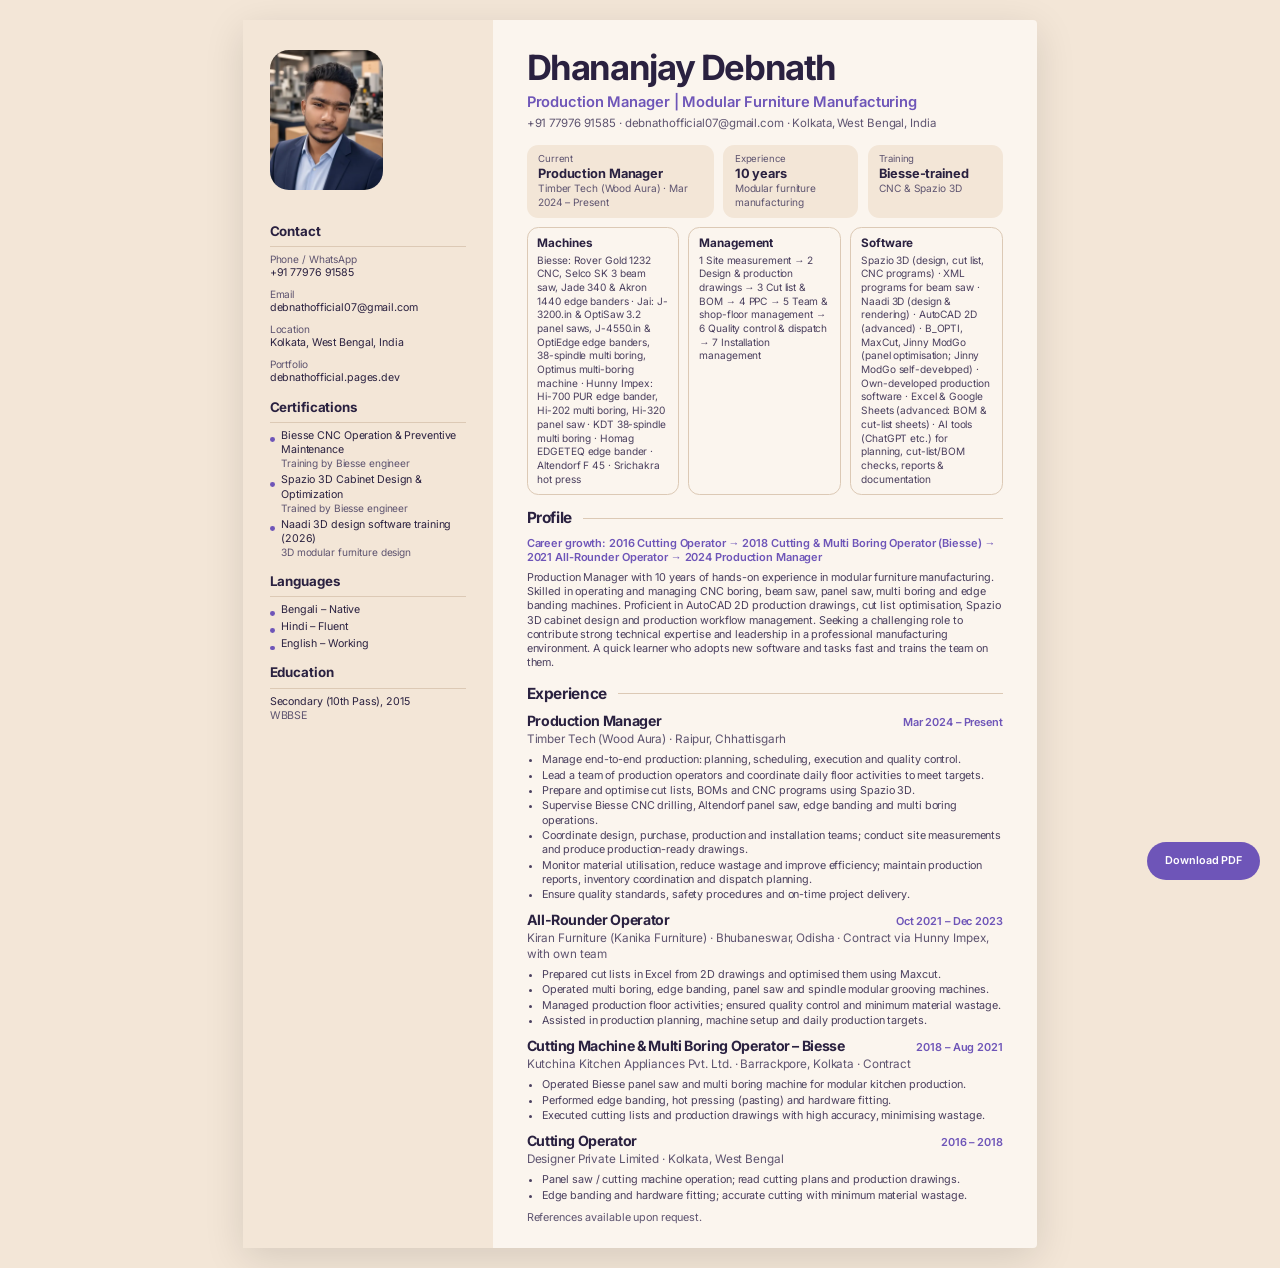
==== commit b8d4548c: "Deepen purple accent for AA contrast" ====
--- a/resume.html
+++ b/resume.html
@@ -13,22 +13,22 @@
 h1,h2,h3{font-family:-apple-system,BlinkMacSystemFont,"SF Pro Display",Inter,sans-serif;font-weight:700;letter-spacing:-.025em}
 aside h2{font-size:10.5pt;color:#2A2140;letter-spacing:-.01em;margin:3.5mm 0 1.6mm;padding-bottom:1.5mm;border-bottom:1px solid #DCC9B5;font-family:inherit;font-weight:700;font-size:10pt}
 aside p,aside li{font-size:8pt;color:#2A2140}
-aside ul{list-style:none}aside li{margin:.8mm 0;padding-left:3mm;position:relative}aside li:before{content:"";position:absolute;left:0;top:2.2mm;width:1.3mm;height:1.3mm;background:#7A5FCC;border-radius:50%}
+aside ul{list-style:none}aside li{margin:.8mm 0;padding-left:3mm;position:relative}aside li:before{content:"";position:absolute;left:0;top:2.2mm;width:1.3mm;height:1.3mm;background:#6E55B8;border-radius:50%}
 aside small{color:#5E5470;display:block;font-size:7.6pt}
 .ct p{margin-bottom:2mm;word-break:break-word}
 main{padding:8mm 9mm 6mm}
 header h1{font-size:26pt;line-height:1.02;color:#2A2140;letter-spacing:-.04em}
-header .t{color:#7A5FCC;font-weight:600;font-size:11pt;margin-top:2mm}
+header .t{color:#6E55B8;font-weight:600;font-size:11pt;margin-top:2mm}
 header .s{color:#5E5470;font-size:8.6pt;margin-top:1mm}
 main h2{font-size:11.5pt;color:#2A2140;margin:3.5mm 0 2mm;display:flex;align-items:center;gap:3mm}
 main h2:after{content:"";flex:1;height:1px;background:#DCC9B5}
 .obj{color:#4A3F5E}
 .job{margin-bottom:2.2mm;break-inside:avoid}
 .job .h{display:flex;justify-content:space-between;gap:4mm;align-items:baseline}
-.job h3{font-size:10.6pt;color:#2A2140}.job .d{font-size:8.2pt;color:#7A5FCC;font-weight:600;white-space:nowrap}
+.job h3{font-size:10.6pt;color:#2A2140}.job .d{font-size:8.2pt;color:#6E55B8;font-weight:600;white-space:nowrap}
 .job .co{font-size:8.8pt;color:#5E5470;margin:.5mm 0 1.5mm}
 .job ul{margin-left:4mm}.job li{margin:.3mm 0;color:#4A3F5E}
-.btn{position:fixed;right:20px;bottom:20px;background:#7A5FCC;color:#fff;padding:12px 18px;border-radius:30px;font-weight:600;text-decoration:none;font-family:Inter}
+.btn{position:fixed;right:20px;bottom:20px;background:#6E55B8;color:#fff;padding:12px 18px;border-radius:30px;font-weight:600;text-decoration:none;font-family:Inter}
 @media print{@page{margin:10mm 0}@page:first{margin-top:0}body{background:#FBF5EE}.page{min-height:0;border-radius:0}.job,.co,.kf,.ksg,.cgr{break-inside:avoid;page-break-inside:avoid}h2,h3,.h{break-after:avoid}.page{margin:0;box-shadow:none}.btn{display:none}}
 @media screen and (max-width:820px){.page{width:auto;margin:0;grid-template-columns:1fr}}
 .kf{display:grid;grid-template-columns:1.25fr .9fr .9fr;gap:2.5mm;margin-top:3.5mm}.kf div{background:#F3E6D7;border-radius:3mm;padding:2.2mm 3mm}.kf small{display:block;color:#5E5470;font-size:7.2pt}.kf b{display:block;font-size:9.6pt}.kf span{display:block;color:#5E5470;font-size:7.6pt}.ks{margin-top:2.5mm;font-size:8.4pt;color:#4A3F5E}.ks b{color:#2A2140}
@@ -49,7 +49,7 @@
 <header><h1>Dhananjay Debnath</h1><p class="t">Production Manager | Modular Furniture Manufacturing</p><p class="s">+91 77976 91585 · debnathofficial07@gmail.com · Kolkata, West Bengal, India</p></header>
 <div class="kf"><div><small>Current</small><b>Production Manager</b><span>Timber Tech (Wood Aura) · Mar 2024 – Present</span></div><div><small>Experience</small><b>10 years</b><span>Modular furniture manufacturing</span></div><div><small>Training</small><b>Biesse-trained</b><span>CNC &amp; Spazio 3D</span></div></div>
 <div class="ksg"><div><b>Machines</b>Biesse: Rover Gold 1232 CNC, Selco SK 3 beam saw, Jade 340 &amp; Akron 1440 edge banders · Jai: J-3200.in &amp; OptiSaw 3.2 panel saws, J-4550.in &amp; OptiEdge edge banders, 38-spindle multi boring, Optimus multi-boring machine · Hunny Impex: Hi-700 PUR edge bander, Hi-202 multi boring, Hi-320 panel saw · KDT 38-spindle multi boring · Homag EDGETEQ edge bander · Altendorf F 45 · Srichakra hot press</div><div><b>Management</b>1 Site measurement → 2 Design &amp; production drawings → 3 Cut list &amp; BOM → 4 PPC → 5 Team &amp; shop-floor management → 6 Quality control &amp; dispatch → 7 Installation management</div><div><b>Software</b>Spazio 3D (design, cut list, CNC programs) · XML programs for beam saw · Naadi 3D (design &amp; rendering) · AutoCAD 2D (advanced) · B_OPTI, MaxCut, Jinny ModGo (panel optimisation; Jinny ModGo self-developed) · Own-developed production software · Excel &amp; Google Sheets (advanced: BOM &amp; cut-list sheets) · AI tools (ChatGPT etc.) for planning, cut-list/BOM checks, reports &amp; documentation</div></div>
-<h2>Profile</h2><p class="cgr" style="font-size:11px;margin:0 0 6px;color:#7A5FCC;font-weight:600">Career growth: 2016 Cutting Operator → 2018 Cutting &amp; Multi Boring Operator (Biesse) → 2021 All-Rounder Operator → 2024 Production Manager</p>
+<h2>Profile</h2><p class="cgr" style="font-size:11px;margin:0 0 6px;color:#6E55B8;font-weight:600">Career growth: 2016 Cutting Operator → 2018 Cutting &amp; Multi Boring Operator (Biesse) → 2021 All-Rounder Operator → 2024 Production Manager</p>
 <p class="obj">Production Manager with 10 years of hands-on experience in modular furniture manufacturing. Skilled in operating and managing CNC boring, beam saw, panel saw, multi boring and edge banding machines. Proficient in AutoCAD 2D production drawings, cut list optimisation, Spazio 3D cabinet design and production workflow management. Seeking a challenging role to contribute strong technical expertise and leadership in a professional manufacturing environment. A quick learner who adopts new software and tasks fast and trains the team on them.</p>
 <h2>Experience</h2>
 <div class="job"><div class="h"><h3>Production Manager</h3><span class="d">Mar 2024 – Present</span></div><p class="co">Timber Tech (Wood Aura) · Raipur, Chhattisgarh</p><ul>
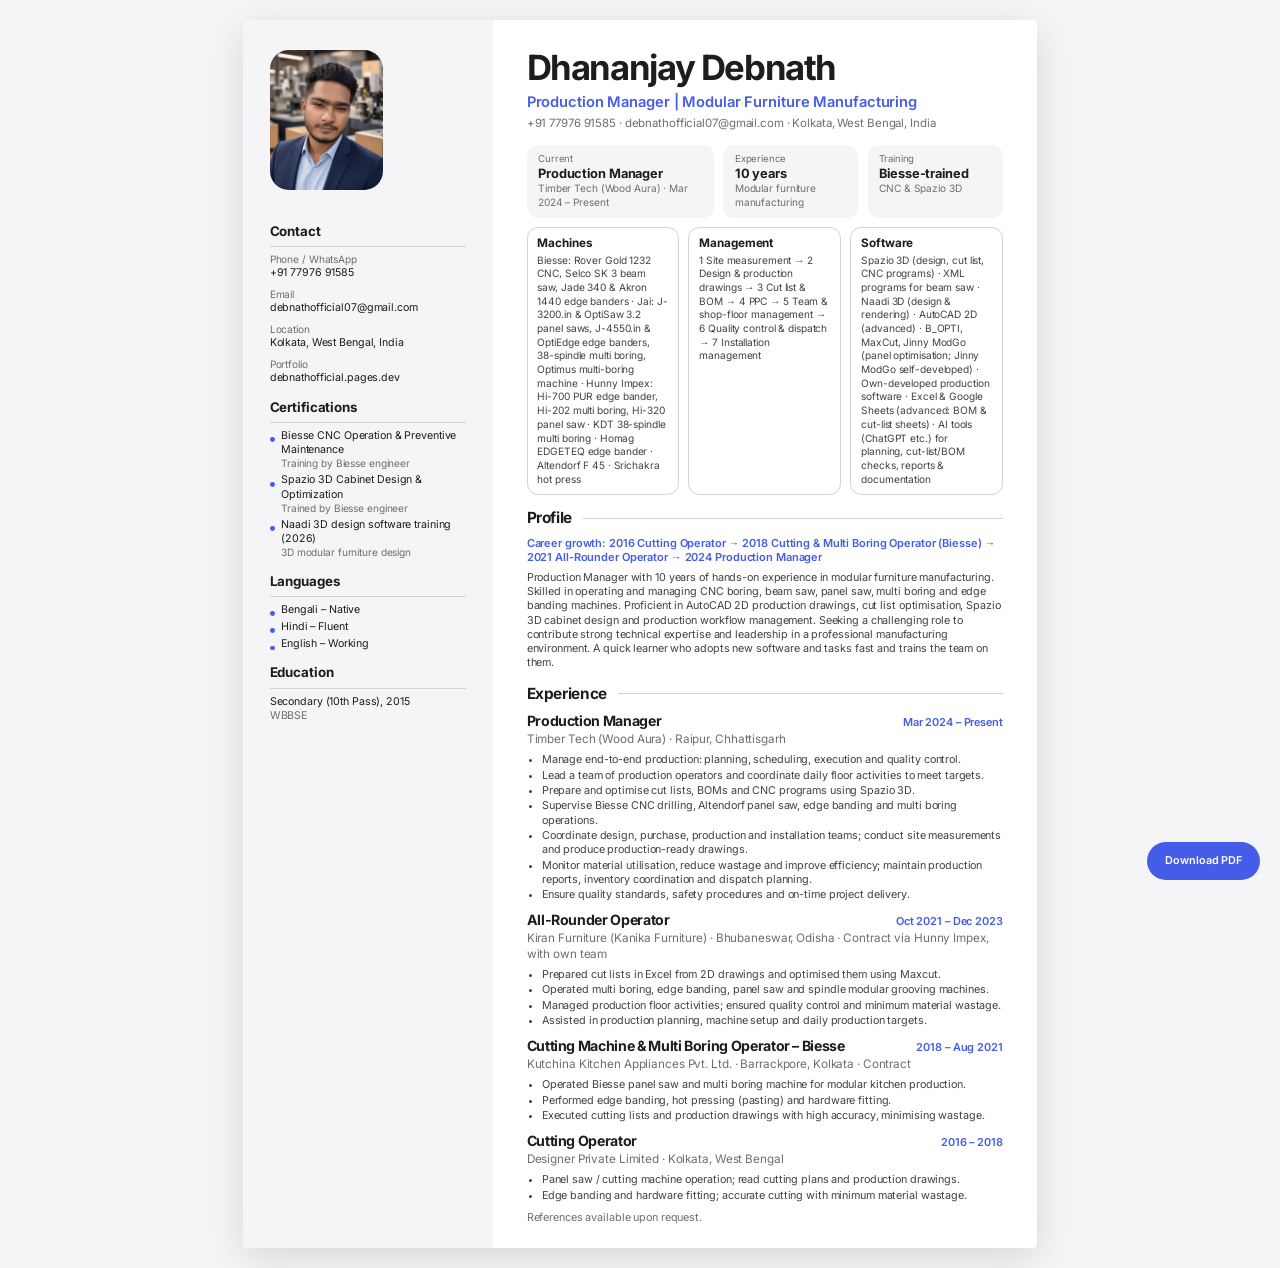
==== commit ed2f5f3b: "SEO: titles/meta, OG+Twitter, JSON-LD Person/WebSite/ProfilePage, 404, GSC placeholder, notes" ====
--- a/resume.html
+++ b/resume.html
@@ -1,38 +1,39 @@
 <!doctype html><html lang="en"><head><meta charset="utf-8"><meta name="viewport" content="width=device-width,initial-scale=1">
 <title>Resume – Dhananjay Debnath | Production Manager</title>
-<meta name="description" content="Resume of Dhananjay (Sanu) Debnath, Production Manager – Modular Furniture Manufacturing.">
-<link rel="canonical" href="https://debnathofficial.pages.dev/resume.html"><link rel="icon" href="favicon.svg" type="image/svg+xml"><meta name="theme-color" content="#F3E6D7">
+<meta name="description" content="Resume / CV of Dhananjay (Sanu) Debnath, Production Manager – modular furniture, modular kitchen and wardrobe production, Biesse CNC, Spazio 3D. Kolkata, India.">
+<meta property="og:type" content="profile"><meta property="og:title" content="Resume – Dhananjay Debnath | Production Manager"><meta property="og:url" content="https://debnathofficial.pages.dev/resume.html"><meta property="og:image" content="https://debnathofficial.pages.dev/assets/img/og.jpg"><meta name="twitter:card" content="summary_large_image"><meta name="author" content="Dhananjay Debnath">
+<link rel="canonical" href="https://debnathofficial.pages.dev/resume.html"><link rel="icon" href="favicon.svg" type="image/svg+xml"><meta name="theme-color" content="#ffffff">
 <style>
 @font-face{font-family:Inter;src:url(assets/fonts/inter.woff2) format("woff2");font-weight:300 700}
 @page{size:A4;margin:0}
 *{box-sizing:border-box;margin:0;padding:0}
-body{background:#F3E6D7;font:400 8.1pt/1.32 -apple-system,BlinkMacSystemFont,"SF Pro Text",Inter,sans-serif;letter-spacing:-.01em;color:#2A2140;-webkit-print-color-adjust:exact;print-color-adjust:exact}
-.page{width:210mm;min-height:297mm;margin:20px auto;background:#FBF5EE;display:grid;grid-template-columns:66mm 1fr;box-shadow:0 10px 40px rgba(0,0,0,.12);border-radius:4px}
-aside{background:#F3E6D7;color:#2A2140;padding:8mm 7mm 6mm}
+body{background:#f5f5f7;font:400 8.1pt/1.32 -apple-system,BlinkMacSystemFont,"SF Pro Text",Inter,sans-serif;letter-spacing:-.01em;color:#1d1d1f;-webkit-print-color-adjust:exact;print-color-adjust:exact}
+.page{width:210mm;min-height:297mm;margin:20px auto;background:#fff;display:grid;grid-template-columns:66mm 1fr;box-shadow:0 10px 40px rgba(0,0,0,.12);border-radius:4px}
+aside{background:#f5f5f7;color:#1d1d1f;padding:8mm 7mm 6mm}
 aside img{width:30mm;height:37mm;object-fit:cover;border-radius:5mm;margin:0 auto 4mm}
 h1,h2,h3{font-family:-apple-system,BlinkMacSystemFont,"SF Pro Display",Inter,sans-serif;font-weight:700;letter-spacing:-.025em}
-aside h2{font-size:10.5pt;color:#2A2140;letter-spacing:-.01em;margin:3.5mm 0 1.6mm;padding-bottom:1.5mm;border-bottom:1px solid #DCC9B5;font-family:inherit;font-weight:700;font-size:10pt}
-aside p,aside li{font-size:8pt;color:#2A2140}
-aside ul{list-style:none}aside li{margin:.8mm 0;padding-left:3mm;position:relative}aside li:before{content:"";position:absolute;left:0;top:2.2mm;width:1.3mm;height:1.3mm;background:#6E55B8;border-radius:50%}
-aside small{color:#5E5470;display:block;font-size:7.6pt}
+aside h2{font-size:10.5pt;color:#1d1d1f;letter-spacing:-.01em;margin:3.5mm 0 1.6mm;padding-bottom:1.5mm;border-bottom:1px solid #d2d2d7;font-family:inherit;font-weight:700;font-size:10pt}
+aside p,aside li{font-size:8pt;color:#1d1d1f}
+aside ul{list-style:none}aside li{margin:.8mm 0;padding-left:3mm;position:relative}aside li:before{content:"";position:absolute;left:0;top:2.2mm;width:1.3mm;height:1.3mm;background:#455CE9;border-radius:50%}
+aside small{color:#6e6e73;display:block;font-size:7.6pt}
 .ct p{margin-bottom:2mm;word-break:break-word}
 main{padding:8mm 9mm 6mm}
-header h1{font-size:26pt;line-height:1.02;color:#2A2140;letter-spacing:-.04em}
-header .t{color:#6E55B8;font-weight:600;font-size:11pt;margin-top:2mm}
-header .s{color:#5E5470;font-size:8.6pt;margin-top:1mm}
-main h2{font-size:11.5pt;color:#2A2140;margin:3.5mm 0 2mm;display:flex;align-items:center;gap:3mm}
-main h2:after{content:"";flex:1;height:1px;background:#DCC9B5}
-.obj{color:#4A3F5E}
+header h1{font-size:26pt;line-height:1.02;color:#1d1d1f;letter-spacing:-.04em}
+header .t{color:#455CE9;font-weight:600;font-size:11pt;margin-top:2mm}
+header .s{color:#6e6e73;font-size:8.6pt;margin-top:1mm}
+main h2{font-size:11.5pt;color:#1d1d1f;margin:3.5mm 0 2mm;display:flex;align-items:center;gap:3mm}
+main h2:after{content:"";flex:1;height:1px;background:#d2d2d7}
+.obj{color:#424245}
 .job{margin-bottom:2.2mm;break-inside:avoid}
 .job .h{display:flex;justify-content:space-between;gap:4mm;align-items:baseline}
-.job h3{font-size:10.6pt;color:#2A2140}.job .d{font-size:8.2pt;color:#6E55B8;font-weight:600;white-space:nowrap}
-.job .co{font-size:8.8pt;color:#5E5470;margin:.5mm 0 1.5mm}
-.job ul{margin-left:4mm}.job li{margin:.3mm 0;color:#4A3F5E}
-.btn{position:fixed;right:20px;bottom:20px;background:#6E55B8;color:#fff;padding:12px 18px;border-radius:30px;font-weight:600;text-decoration:none;font-family:Inter}
-@media print{@page{margin:10mm 0}@page:first{margin-top:0}body{background:#FBF5EE}.page{min-height:0;border-radius:0}.job,.co,.kf,.ksg,.cgr{break-inside:avoid;page-break-inside:avoid}h2,h3,.h{break-after:avoid}.page{margin:0;box-shadow:none}.btn{display:none}}
+.job h3{font-size:10.6pt;color:#1d1d1f}.job .d{font-size:8.2pt;color:#455CE9;font-weight:600;white-space:nowrap}
+.job .co{font-size:8.8pt;color:#6e6e73;margin:.5mm 0 1.5mm}
+.job ul{margin-left:4mm}.job li{margin:.3mm 0;color:#424245}
+.btn{position:fixed;right:20px;bottom:20px;background:#455CE9;color:#fff;padding:12px 18px;border-radius:30px;font-weight:600;text-decoration:none;font-family:Inter}
+@media print{@page{margin:10mm 0}@page:first{margin-top:0}body{background:#fff}.page{min-height:0;border-radius:0}.job,.co,.kf,.ksg,.cgr{break-inside:avoid;page-break-inside:avoid}h2,h3,.h{break-after:avoid}.page{margin:0;box-shadow:none}.btn{display:none}}
 @media screen and (max-width:820px){.page{width:auto;margin:0;grid-template-columns:1fr}}
-.kf{display:grid;grid-template-columns:1.25fr .9fr .9fr;gap:2.5mm;margin-top:3.5mm}.kf div{background:#F3E6D7;border-radius:3mm;padding:2.2mm 3mm}.kf small{display:block;color:#5E5470;font-size:7.2pt}.kf b{display:block;font-size:9.6pt}.kf span{display:block;color:#5E5470;font-size:7.6pt}.ks{margin-top:2.5mm;font-size:8.4pt;color:#4A3F5E}.ks b{color:#2A2140}
-.ksg{display:grid;grid-template-columns:repeat(3,1fr);gap:2.5mm;margin-top:2.5mm}.ksg div{border:1px solid #DCC9B5;border-radius:3mm;padding:2mm 2.6mm;font-size:7.6pt;color:#4A3F5E;line-height:1.35}.ksg b{display:block;color:#2A2140;font-size:8.8pt;margin-bottom:.6mm}
+.kf{display:grid;grid-template-columns:1.25fr .9fr .9fr;gap:2.5mm;margin-top:3.5mm}.kf div{background:#f5f5f7;border-radius:3mm;padding:2.2mm 3mm}.kf small{display:block;color:#6e6e73;font-size:7.2pt}.kf b{display:block;font-size:9.6pt}.kf span{display:block;color:#6e6e73;font-size:7.6pt}.ks{margin-top:2.5mm;font-size:8.4pt;color:#424245}.ks b{color:#1d1d1f}
+.ksg{display:grid;grid-template-columns:repeat(3,1fr);gap:2.5mm;margin-top:2.5mm}.ksg div{border:1px solid #d2d2d7;border-radius:3mm;padding:2mm 2.6mm;font-size:7.6pt;color:#424245;line-height:1.35}.ksg b{display:block;color:#1d1d1f;font-size:8.8pt;margin-bottom:.6mm}
 </style></head><body>
 <div class="page">
 <aside>
@@ -43,13 +44,13 @@
 <p><small>Location</small>Kolkata, West Bengal, India</p>
 <p><small>Portfolio</small>debnathofficial.pages.dev</p></div>
 <h2>Certifications</h2><ul><li>Biesse CNC Operation & Preventive Maintenance<small>Training by Biesse engineer</small></li><li>Spazio 3D Cabinet Design & Optimization<small>Trained by Biesse engineer</small></li><li>Naadi 3D design software training (2026)<small>3D modular furniture design</small></li></ul><h2>Languages</h2><ul><li>Bengali – Native</li><li>Hindi – Fluent</li><li>English – Working</li></ul>
-<h2>Education</h2><p>Secondary (10th Pass), 2015<br><span style="color:#5E5470">WBBSE</span></p>
+<h2>Education</h2><p>Secondary (10th Pass), 2015<br><span style="color:#6e6e73">WBBSE</span></p>
 </aside>
 <main>
 <header><h1>Dhananjay Debnath</h1><p class="t">Production Manager | Modular Furniture Manufacturing</p><p class="s">+91 77976 91585 · debnathofficial07@gmail.com · Kolkata, West Bengal, India</p></header>
 <div class="kf"><div><small>Current</small><b>Production Manager</b><span>Timber Tech (Wood Aura) · Mar 2024 – Present</span></div><div><small>Experience</small><b>10 years</b><span>Modular furniture manufacturing</span></div><div><small>Training</small><b>Biesse-trained</b><span>CNC &amp; Spazio 3D</span></div></div>
 <div class="ksg"><div><b>Machines</b>Biesse: Rover Gold 1232 CNC, Selco SK 3 beam saw, Jade 340 &amp; Akron 1440 edge banders · Jai: J-3200.in &amp; OptiSaw 3.2 panel saws, J-4550.in &amp; OptiEdge edge banders, 38-spindle multi boring, Optimus multi-boring machine · Hunny Impex: Hi-700 PUR edge bander, Hi-202 multi boring, Hi-320 panel saw · KDT 38-spindle multi boring · Homag EDGETEQ edge bander · Altendorf F 45 · Srichakra hot press</div><div><b>Management</b>1 Site measurement → 2 Design &amp; production drawings → 3 Cut list &amp; BOM → 4 PPC → 5 Team &amp; shop-floor management → 6 Quality control &amp; dispatch → 7 Installation management</div><div><b>Software</b>Spazio 3D (design, cut list, CNC programs) · XML programs for beam saw · Naadi 3D (design &amp; rendering) · AutoCAD 2D (advanced) · B_OPTI, MaxCut, Jinny ModGo (panel optimisation; Jinny ModGo self-developed) · Own-developed production software · Excel &amp; Google Sheets (advanced: BOM &amp; cut-list sheets) · AI tools (ChatGPT etc.) for planning, cut-list/BOM checks, reports &amp; documentation</div></div>
-<h2>Profile</h2><p class="cgr" style="font-size:11px;margin:0 0 6px;color:#6E55B8;font-weight:600">Career growth: 2016 Cutting Operator → 2018 Cutting &amp; Multi Boring Operator (Biesse) → 2021 All-Rounder Operator → 2024 Production Manager</p>
+<h2>Profile</h2><p class="cgr" style="font-size:11px;margin:0 0 6px;color:#455CE9;font-weight:600">Career growth: 2016 Cutting Operator → 2018 Cutting &amp; Multi Boring Operator (Biesse) → 2021 All-Rounder Operator → 2024 Production Manager</p>
 <p class="obj">Production Manager with 10 years of hands-on experience in modular furniture manufacturing. Skilled in operating and managing CNC boring, beam saw, panel saw, multi boring and edge banding machines. Proficient in AutoCAD 2D production drawings, cut list optimisation, Spazio 3D cabinet design and production workflow management. Seeking a challenging role to contribute strong technical expertise and leadership in a professional manufacturing environment. A quick learner who adopts new software and tasks fast and trains the team on them.</p>
 <h2>Experience</h2>
 <div class="job"><div class="h"><h3>Production Manager</h3><span class="d">Mar 2024 – Present</span></div><p class="co">Timber Tech (Wood Aura) · Raipur, Chhattisgarh</p><ul>
@@ -72,7 +73,7 @@
 <div class="job"><div class="h"><h3>Cutting Operator</h3><span class="d">2016 – 2018</span></div><p class="co">Designer Private Limited · Kolkata, West Bengal</p><ul>
 <li>Panel saw / cutting machine operation; read cutting plans and production drawings.</li>
 <li>Edge banding and hardware fitting; accurate cutting with minimum material wastage.</li></ul></div>
-<p class="co" style="color:#5E5470">References available upon request.</p>
+<p class="co" style="color:#6e6e73">References available upon request.</p>
 </main></div>
 <a class="btn" href="resume.pdf" download>Download PDF</a>
 </body></html>
